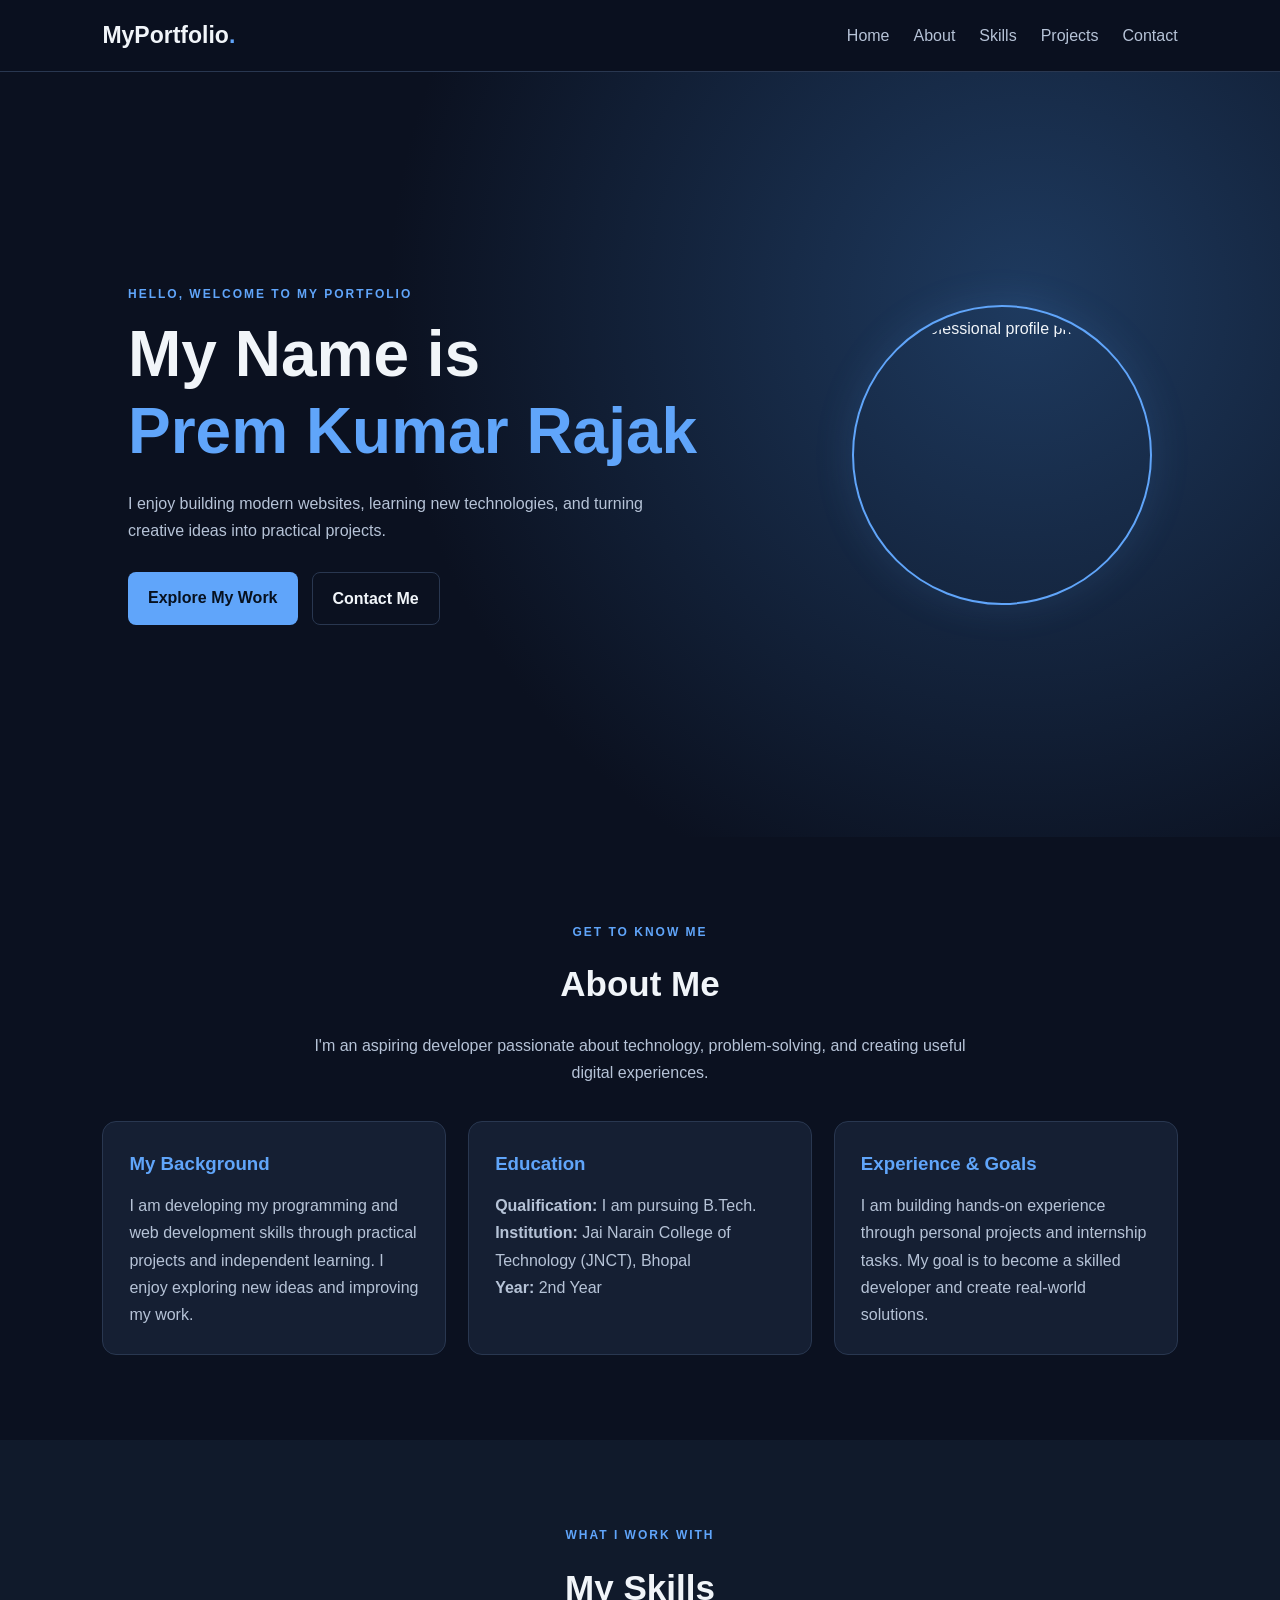
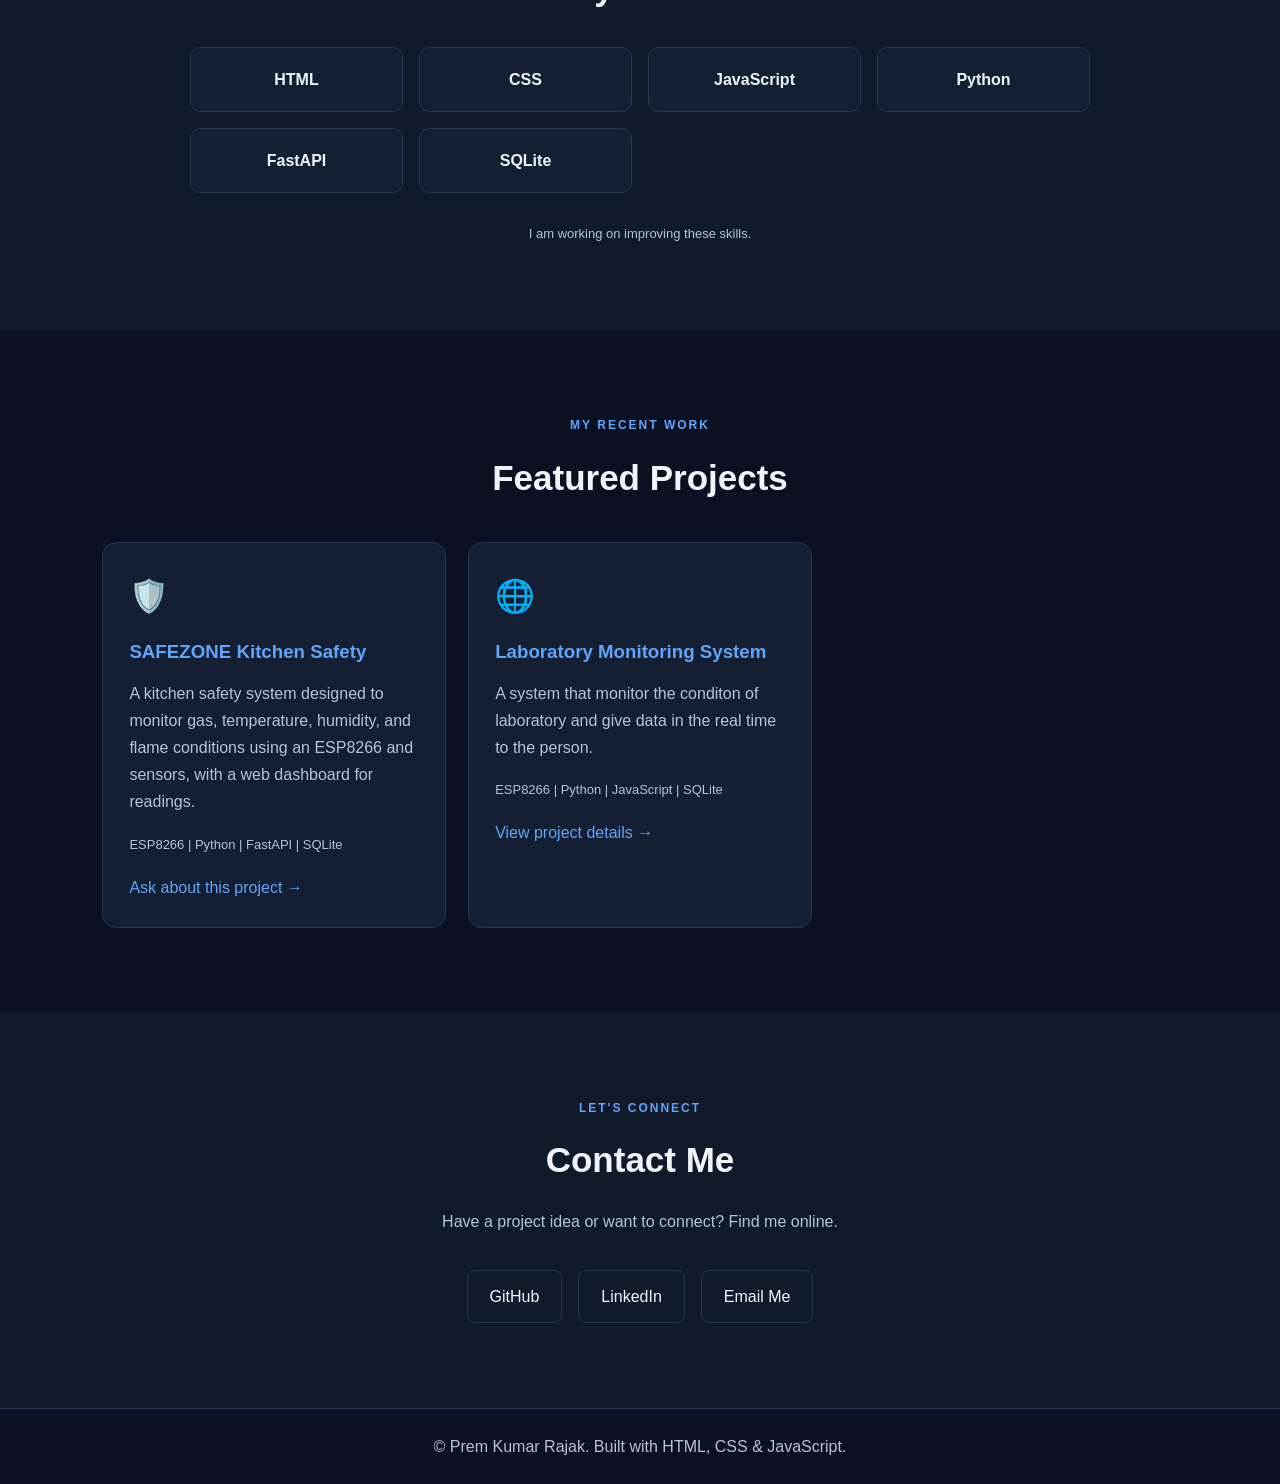
==== index.html @ 0e0badbd "Update and rename task4.html to index.html" ====
<!DOCTYPE html>
<html lang="en">
<head>
  <meta charset="UTF-8">
  <meta name="viewport" content="width=device-width, initial-scale=1.0">
  <meta name="description" content="Personal portfolio of a web developer.">
  <title>My Portfolio | Web Developer</title>
  <link rel="stylesheet" href="style.css">
  <script src="script.js" defer></script>
</head>
<body>

  <header class="navbar">
    <a href="#home" class="logo">MyPortfolio<span>.</span></a>
    <button class="menu-toggle" id="menuToggle"
      aria-label="Toggle navigation" aria-expanded="false">☰</button>
    <nav id="navMenu">
      <a href="#home">Home</a>
      <a href="#about">About</a>
      <a href="#skills">Skills</a>
      <a href="#projects">Projects</a>
      <a href="#contact">Contact</a>
    </nav>
  </header>

  <main>
    <section id="home" class="hero">
      <div class="hero-text">
        <p class="tag">HELLO, WELCOME TO MY PORTFOLIO</p>
        <h1>My Name is  <br><span>Prem Kumar Rajak</span></br></h1>
      
        <p>
          I enjoy building modern websites, learning new technologies,
          and turning creative ideas into practical projects.
        </p>
        <div class="buttons">
          <a class="btn" href="#projects">Explore My Work</a>
          <a class="btn secondary" href="#contact">Contact Me</a>
        </div>
      </div>

      <div class="profile-wrap">
        <img
          src="https://placehold.co/400x400/172554/ffffff?text=Your+Photo"
          alt="Your professional profile photo"
          class="profile-photo">
      </div>
    </section>

    <section id="about" class="section">
      <p class="tag">GET TO KNOW ME</p>
      <h2>About Me</h2>
      <p class="section-intro">
        I'm an aspiring developer passionate about technology,
        problem-solving, and creating useful digital experiences.
      </p>

      <div class="about-grid">
        <article class="card">
          <h3>My Background</h3>
          <p>
            I am developing my programming and web development skills
            through practical projects and independent learning.
            I enjoy exploring new ideas and improving my work.
          </p>
        </article>

        <article class="card">
          <h3>Education</h3>
          <p>
            <strong>Qualification:</strong> I am pursuing B.Tech.<br>
            <strong>Institution:</strong> Jai Narain College of Technology (JNCT), Bhopal <br>
            <strong>Year:</strong> 2nd Year 
          </p>
        </article>

        <article class="card">
          <h3>Experience & Goals</h3>
          <p>
            I am building hands-on experience through personal projects
            and internship tasks. My goal is to become a skilled
            developer and create real-world solutions.
          </p>
        </article>
      </div>
    </section>

    <section id="skills" class="section alternate">
      <p class="tag">WHAT I WORK WITH</p>
      <h2>My Skills</h2>
      <div class="skills-grid">
        <div class="skill">HTML</div>
        <div class="skill">CSS</div>
        <div class="skill">JavaScript</div>
        <div class="skill">Python</div>
        <div class="skill">FastAPI</div>
        <div class="skill">SQLite</div>

      </div>
      <p class="note">I am working on improving these skills.</p>
    </section>

    <section id="projects" class="section">
      <p class="tag">MY RECENT WORK</p>
      <h2>Featured Projects</h2>

      <div class="project-grid">
        <article class="card project-card">
          <div class="project-icon">🛡️</div>
          <h3>SAFEZONE Kitchen Safety</h3>
          <p>
            A kitchen safety system designed to monitor gas, temperature,
            humidity, and flame conditions using an ESP8266 and sensors,
            with a web dashboard for readings.
          </p>
          <p class="tech">ESP8266 | Python | FastAPI | SQLite</p>
          <a href="#contact" class="project-link">Ask about this project →</a>
        </article>

        <article class="card project-card">
          <div class="project-icon">🌐</div>
          <h3>Laboratory Monitoring System </h3>
          <p>
            A system that monitor the conditon of laboratory and give data in the real time to the person.
          </p>
          <p class="tech">ESP8266 | Python | JavaScript | SQLite</p>
          <a href="#contact" class="project-link">View project details →</a>
        </article>

        
      </div>
    </section>

    <section id="contact" class="section alternate">
      <p class="tag">LET'S CONNECT</p>
      <h2>Contact Me</h2>
      <p class="section-intro">
        Have a project idea or want to connect? Find me online.
      </p>
      <div class="contact-links">
        <a href="https://github.com/" target="_blank"
          rel="noopener noreferrer">GitHub</a>
        <a href="https://www.linkedin.com/in/prem-kumar-rajak-/" target="_blank"
          rel="noopener noreferrer">LinkedIn</a>
        <a href="mailto:rajakprem94972@gmail.com">Email Me</a>
      </div>
    </section>
  </main>

  <footer>
    <p>© <span id="year"></span> Prem Kumar Rajak. Built with HTML, CSS & JavaScript.</p>
  </footer>

</body>
</html>
---- style.css ----
:root {
  --bg: #0b1120;
  --panel: #151f33;
  --text: #f1f5f9;
  --muted: #b6c3d7;
  --accent: #60a5fa;
  --border: #293750;
}

* {
  margin: 0;
  padding: 0;
  box-sizing: border-box;
}

html {
  scroll-behavior: smooth;
  scroll-padding-top: 85px;
}

body {
  font-family: Arial, sans-serif;
  background: var(--bg);
  color: var(--text);
  line-height: 1.7;
}

a {
  color: inherit;
  text-decoration: none;
}

.navbar {
  position: sticky;
  top: 0;
  z-index: 100;
  display: flex;
  align-items: center;
  justify-content: space-between;
  padding: 16px 8%;
  background: #0b1120ee;
  backdrop-filter: blur(12px);
  border-bottom: 1px solid var(--border);
}

.logo {
  font-size: 23px;
  font-weight: bold;
}

.logo span,
.hero h1 span {
  color: var(--accent);
}

.navbar nav {
  display: flex;
  gap: 24px;
}

.navbar nav a {
  color: var(--muted);
  transition: color 0.25s;
}

.navbar nav a:hover {
  color: var(--accent);
}

.menu-toggle {
  display: none;
  background: none;
  border: 0;
  color: white;
  font-size: 26px;
  cursor: pointer;
}

.hero {
  min-height: 85vh;
  padding: 90px 10%;
  display: flex;
  align-items: center;
  justify-content: space-between;
  gap: 50px;
  background: radial-gradient(
    circle at 80% 30%, #1e3a5f 0, #0b1120 55%
  );
}

.hero-text {
  max-width: 600px;
}

.tag {
  color: var(--accent);
  font-size: 12px;
  font-weight: bold;
  letter-spacing: 2px;
  margin-bottom: 12px;
}

.hero h1 {
  font-size: clamp(38px, 5vw, 65px);
  line-height: 1.2;
}

.hero h2 {
  color: var(--muted);
  font-size: 24px;
  margin: 12px 0;
}

.hero-text > p:not(.tag) {
  color: var(--muted);
  max-width: 540px;
  margin: 20px 0;
}

.buttons {
  display: flex;
  flex-wrap: wrap;
  gap: 14px;
  margin-top: 28px;
}

.btn {
  padding: 12px 20px;
  border-radius: 8px;
  background: var(--accent);
  color: #07111f;
  font-weight: bold;
  transition: transform 0.2s, background 0.2s;
}

.btn:hover {
  transform: translateY(-3px);
  background: #93c5fd;
}

.btn.secondary {
  background: transparent;
  color: var(--text);
  border: 1px solid var(--border);
}

.profile-wrap {
  flex-shrink: 0;
  padding: 8px;
  border: 2px solid var(--accent);
  border-radius: 50%;
  box-shadow: 0 0 40px #60a5fa22;
}

.profile-photo {
  display: block;
  width: 280px;
  height: 280px;
  border-radius: 50%;
  object-fit: cover;
}

.section {
  padding: 85px 8%;
  text-align: center;
}

.section h2 {
  font-size: 35px;
  margin-bottom: 18px;
}

.section-intro {
  color: var(--muted);
  max-width: 680px;
  margin: 0 auto 35px;
}

.alternate {
  background: #101a2b;
}

.about-grid,
.project-grid {
  display: grid;
  grid-template-columns: repeat(3, minmax(0, 1fr));
  gap: 22px;
  margin-top: 35px;
  text-align: left;
}

.card {
  background: var(--panel);
  border: 1px solid var(--border);
  border-radius: 14px;
  padding: 26px;
  transition: transform 0.25s, border-color 0.25s;
}

.card:hover {
  transform: translateY(-5px);
  border-color: var(--accent);
}

.card h3 {
  margin-bottom: 12px;
  color: var(--accent);
}

.card p {
  color: var(--muted);
}

.skills-grid {
  display: grid;
  grid-template-columns: repeat(4, minmax(0, 1fr));
  gap: 16px;
  margin: 30px auto;
  max-width: 900px;
}

.skill {
  padding: 18px 10px;
  border: 1px solid var(--border);
  background: var(--panel);
  border-radius: 10px;
  font-weight: bold;
  transition: 0.2s;
}

.skill:hover {
  background: var(--accent);
  color: #07111f;
}

.note {
  color: var(--muted);
  font-size: 13px;
}

.project-icon {
  font-size: 32px;
  margin-bottom: 12px;
}

.tech {
  font-size: 13px;
  margin-top: 18px;
}

.project-link {
  display: inline-block;
  margin-top: 18px;
  color: var(--accent);
}

.contact-links {
  display: flex;
  flex-wrap: wrap;
  justify-content: center;
  gap: 16px;
}

.contact-links a {
  padding: 12px 22px;
  border: 1px solid var(--border);
  border-radius: 8px;
  transition: 0.2s;
}

.contact-links a:hover {
  background: var(--accent);
  color: #07111f;
}

footer {
  padding: 24px;
  text-align: center;
  color: var(--muted);
  border-top: 1px solid var(--border);
}

@media (max-width: 850px) {
  .hero {
    flex-direction: column-reverse;
    text-align: center;
    padding: 65px 7%;
  }

  .buttons {
    justify-content: center;
  }

  .profile-photo {
    width: 210px;
    height: 210px;
  }

  .about-grid,
  .project-grid {
    grid-template-columns: 1fr;
  }

  .skills-grid {
    grid-template-columns: repeat(2, minmax(0, 1fr));
  }

  .navbar {
    padding: 14px 5%;
  }

  .navbar nav {
    gap: 12px;
  }
}

@media (max-width: 560px) {
  .menu-toggle {
    display: block;
  }

  .navbar {
    flex-wrap: wrap;
  }

  .navbar nav {
    display: none;
    width: 100%;
    flex-direction: column;
    gap: 0;
  }

  .navbar nav.open {
    display: flex;
  }

  .navbar nav a {
    display: block;
    padding: 10px 0;
  }

  .section {
    padding: 65px 6%;
  }
}
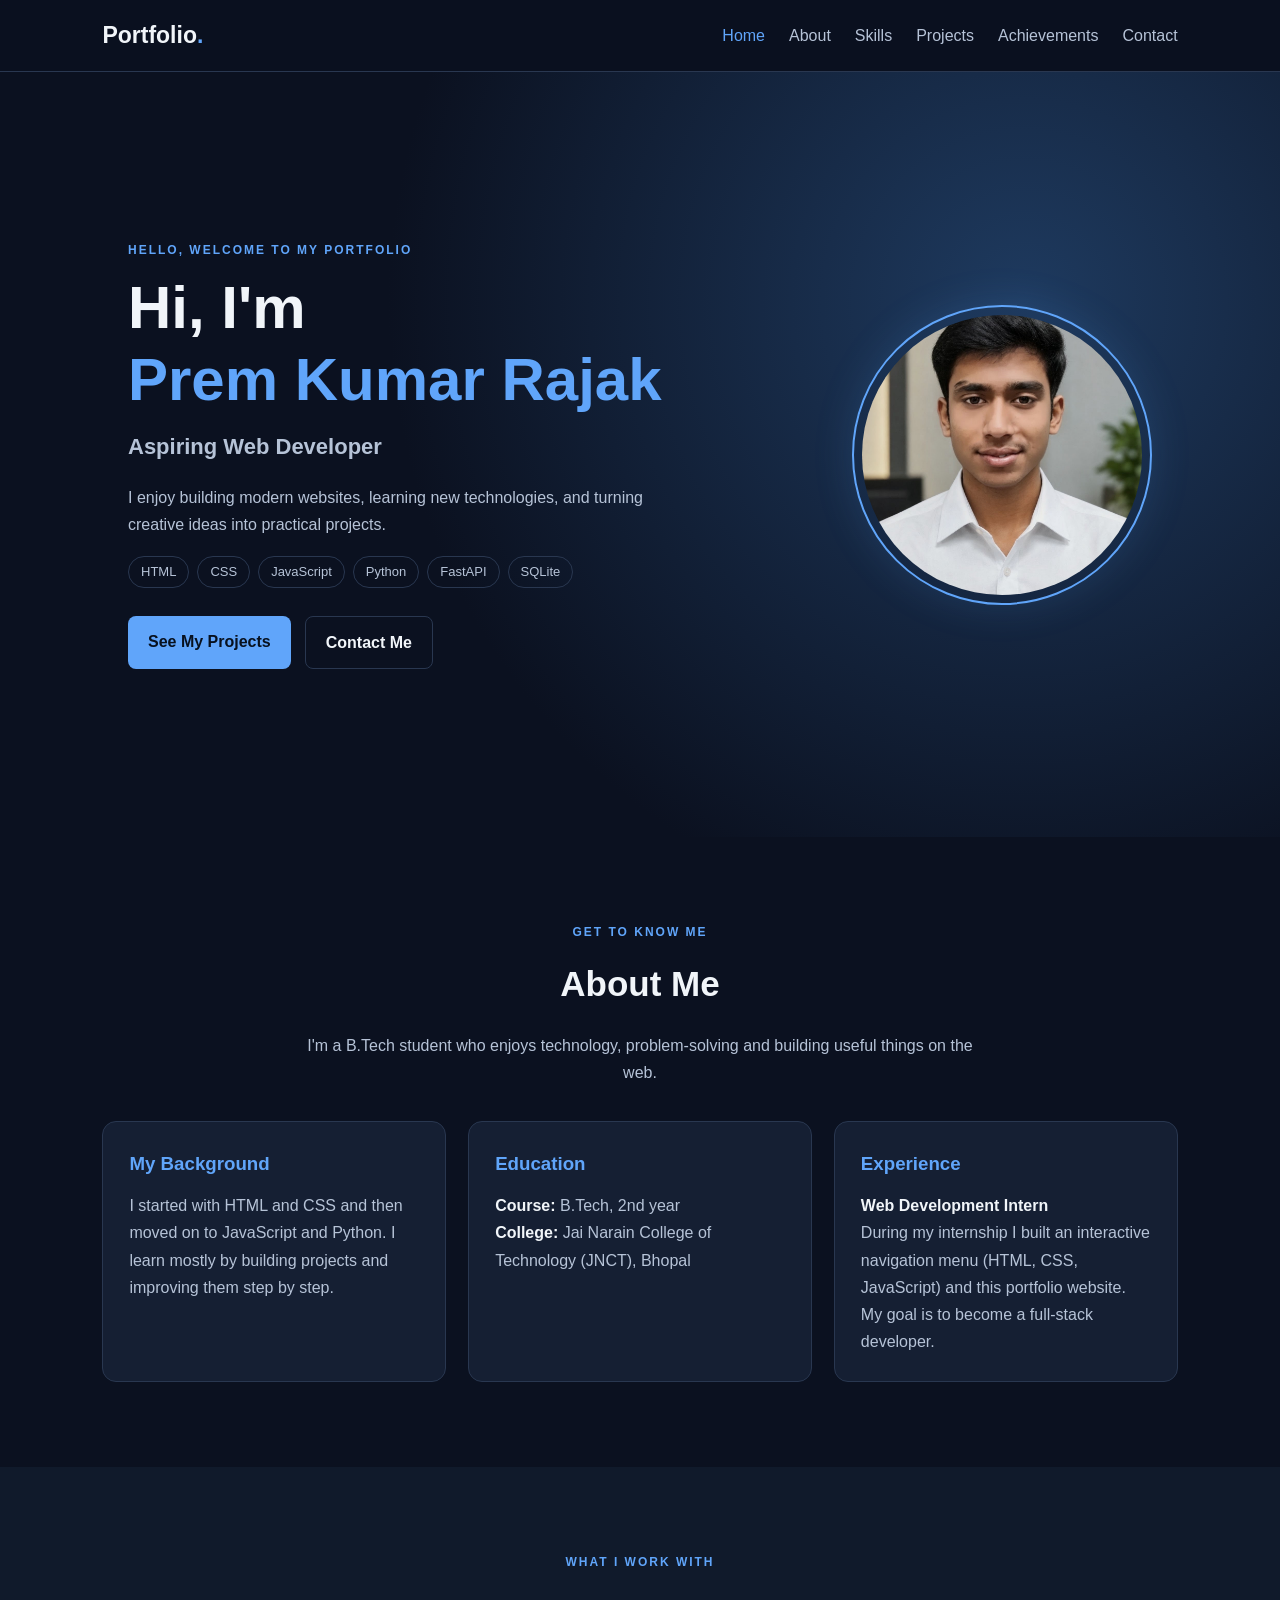
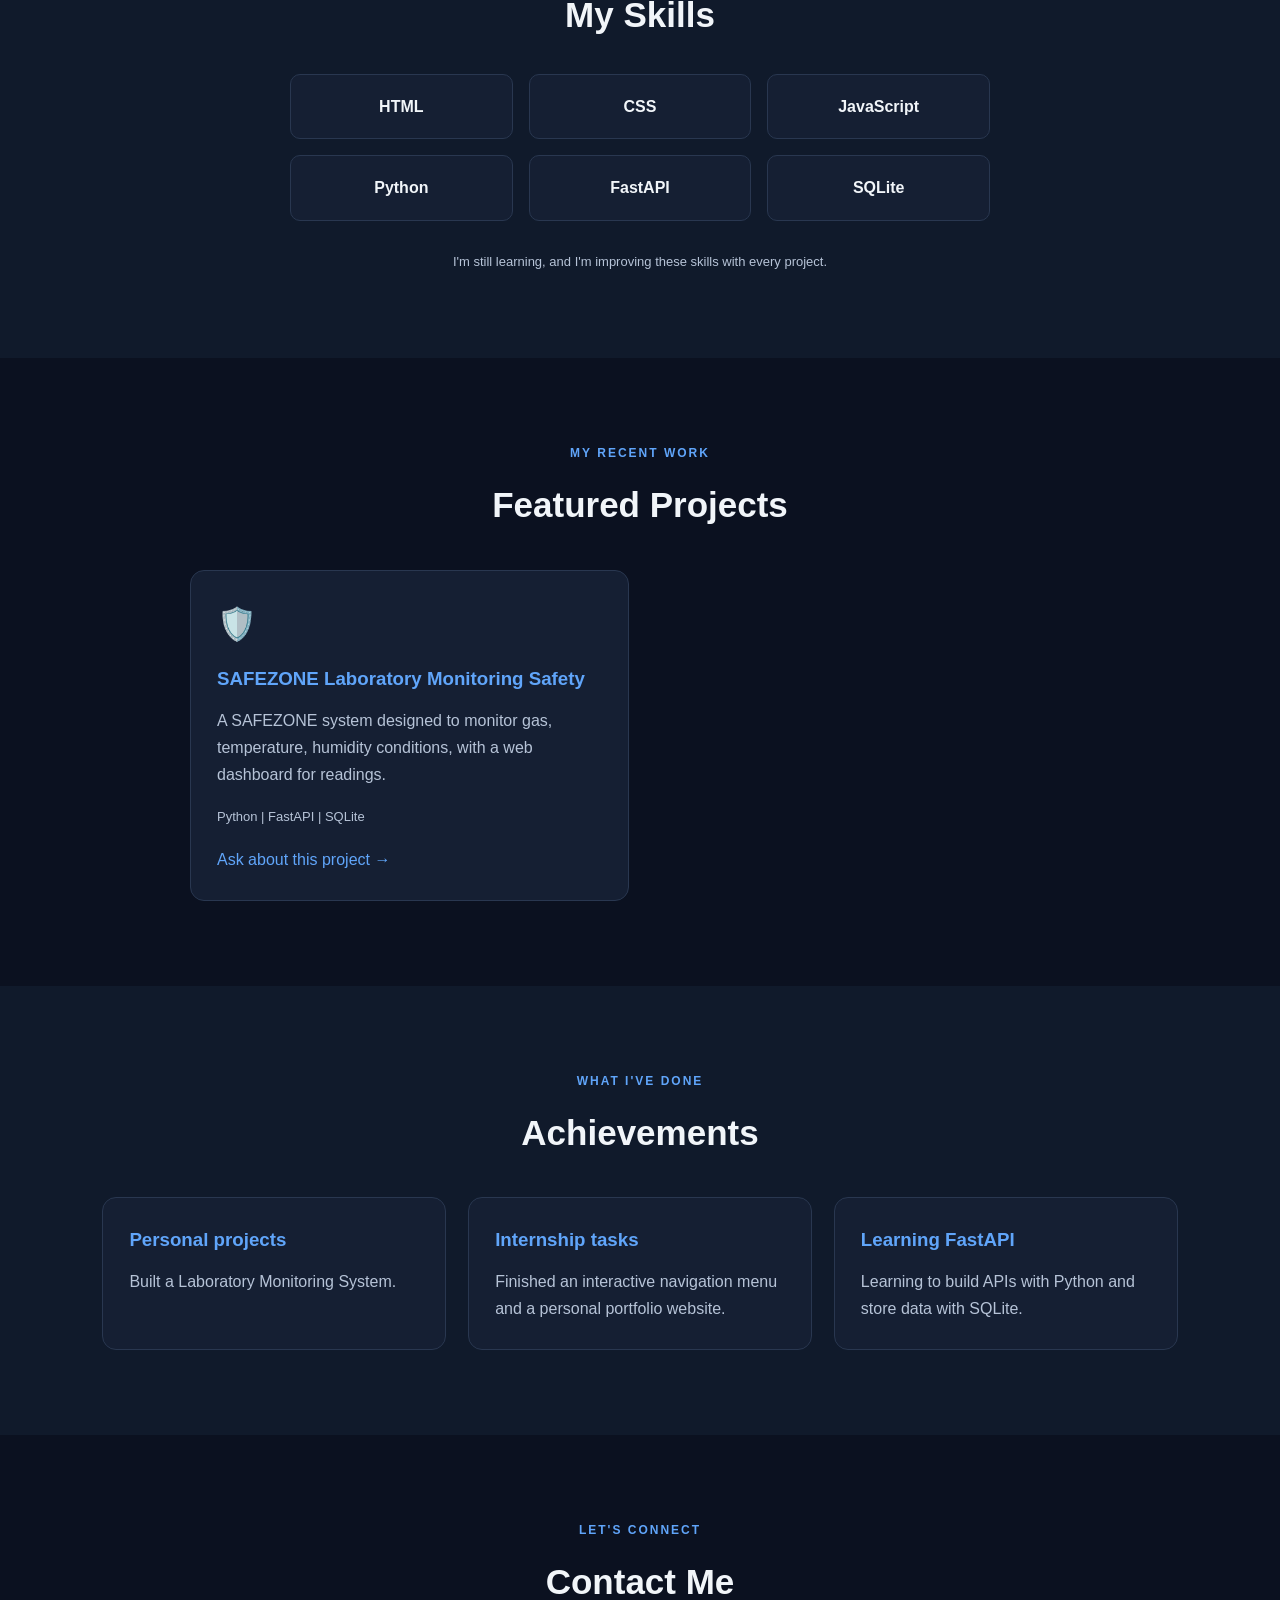
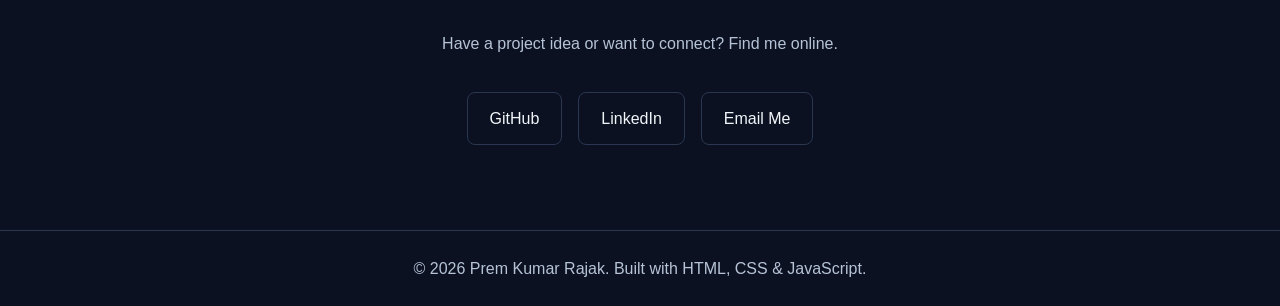
==== commit 58c268e8: "Update stylesheet and script file references" ====
--- a/index.html
+++ b/index.html
@@ -1,156 +1,168 @@
-
-<!DOCTYPE html>
-<html lang="en">
-<head>
-  <meta charset="UTF-8">
-  <meta name="viewport" content="width=device-width, initial-scale=1.0">
-  <meta name="description" content="Personal portfolio of a web developer.">
-  <title>My Portfolio | Web Developer</title>
-  <link rel="stylesheet" href="style.css">
-  <script src="script.js" defer></script>
-</head>
-<body>
-
-  <header class="navbar">
-    <a href="#home" class="logo">MyPortfolio<span>.</span></a>
-    <button class="menu-toggle" id="menuToggle"
-      aria-label="Toggle navigation" aria-expanded="false">☰</button>
-    <nav id="navMenu">
-      <a href="#home">Home</a>
-      <a href="#about">About</a>
-      <a href="#skills">Skills</a>
-      <a href="#projects">Projects</a>
-      <a href="#contact">Contact</a>
-    </nav>
-  </header>
-
-  <main>
-    <section id="home" class="hero">
-      <div class="hero-text">
-        <p class="tag">HELLO, WELCOME TO MY PORTFOLIO</p>
-        <h1>My Name is  <br><span>Prem Kumar Rajak</span></br></h1>
-      
-        <p>
-          I enjoy building modern websites, learning new technologies,
-          and turning creative ideas into practical projects.
-        </p>
-        <div class="buttons">
-          <a class="btn" href="#projects">Explore My Work</a>
-          <a class="btn secondary" href="#contact">Contact Me</a>
-        </div>
-      </div>
-
-      <div class="profile-wrap">
-        <img
-          src="https://placehold.co/400x400/172554/ffffff?text=Your+Photo"
-          alt="Your professional profile photo"
-          class="profile-photo">
-      </div>
-    </section>
-
-    <section id="about" class="section">
-      <p class="tag">GET TO KNOW ME</p>
-      <h2>About Me</h2>
-      <p class="section-intro">
-        I'm an aspiring developer passionate about technology,
-        problem-solving, and creating useful digital experiences.
-      </p>
-
-      <div class="about-grid">
-        <article class="card">
-          <h3>My Background</h3>
-          <p>
-            I am developing my programming and web development skills
-            through practical projects and independent learning.
-            I enjoy exploring new ideas and improving my work.
-          </p>
-        </article>
-
-        <article class="card">
-          <h3>Education</h3>
-          <p>
-            <strong>Qualification:</strong> I am pursuing B.Tech.<br>
-            <strong>Institution:</strong> Jai Narain College of Technology (JNCT), Bhopal <br>
-            <strong>Year:</strong> 2nd Year 
-          </p>
-        </article>
-
-        <article class="card">
-          <h3>Experience & Goals</h3>
-          <p>
-            I am building hands-on experience through personal projects
-            and internship tasks. My goal is to become a skilled
-            developer and create real-world solutions.
-          </p>
-        </article>
-      </div>
-    </section>
-
-    <section id="skills" class="section alternate">
-      <p class="tag">WHAT I WORK WITH</p>
-      <h2>My Skills</h2>
-      <div class="skills-grid">
-        <div class="skill">HTML</div>
-        <div class="skill">CSS</div>
-        <div class="skill">JavaScript</div>
-        <div class="skill">Python</div>
-        <div class="skill">FastAPI</div>
-        <div class="skill">SQLite</div>
-
-      </div>
-      <p class="note">I am working on improving these skills.</p>
-    </section>
-
-    <section id="projects" class="section">
-      <p class="tag">MY RECENT WORK</p>
-      <h2>Featured Projects</h2>
-
-      <div class="project-grid">
-        <article class="card project-card">
-          <div class="project-icon">🛡️</div>
-          <h3>SAFEZONE Kitchen Safety</h3>
-          <p>
-            A kitchen safety system designed to monitor gas, temperature,
-            humidity, and flame conditions using an ESP8266 and sensors,
-            with a web dashboard for readings.
-          </p>
-          <p class="tech">ESP8266 | Python | FastAPI | SQLite</p>
-          <a href="#contact" class="project-link">Ask about this project →</a>
-        </article>
-
-        <article class="card project-card">
-          <div class="project-icon">🌐</div>
-          <h3>Laboratory Monitoring System </h3>
-          <p>
-            A system that monitor the conditon of laboratory and give data in the real time to the person.
-          </p>
-          <p class="tech">ESP8266 | Python | JavaScript | SQLite</p>
-          <a href="#contact" class="project-link">View project details →</a>
-        </article>
-
-        
-      </div>
-    </section>
-
-    <section id="contact" class="section alternate">
-      <p class="tag">LET'S CONNECT</p>
-      <h2>Contact Me</h2>
-      <p class="section-intro">
-        Have a project idea or want to connect? Find me online.
-      </p>
-      <div class="contact-links">
-        <a href="https://github.com/" target="_blank"
-          rel="noopener noreferrer">GitHub</a>
-        <a href="https://www.linkedin.com/in/prem-kumar-rajak-/" target="_blank"
-          rel="noopener noreferrer">LinkedIn</a>
-        <a href="mailto:rajakprem94972@gmail.com">Email Me</a>
-      </div>
-    </section>
-  </main>
-
-  <footer>
-    <p>© <span id="year"></span> Prem Kumar Rajak. Built with HTML, CSS & JavaScript.</p>
-  </footer>
-
-</body>
-</html>
+<!DOCTYPE html>
+<html lang="en">
+<head>
+  <meta charset="UTF-8">
+  <meta name="viewport" content="width=device-width, initial-scale=1.0">
+  <meta name="description" content="Personal portfolio of Prem Kumar Rajak, an aspiring web developer.">
+  <title>Prem Kumar Rajak | Web Developer Portfolio</title>
+  <link rel="stylesheet" href="style.css">
+  <script src="script.js" defer></script>
+</head>
+<body>
+
+  <header class="navbar">
+    <a href="#home" class="logo">Portfolio<span>.</span></a>
+    <button class="menu-toggle" id="menuToggle"
+      aria-label="Toggle navigation" aria-expanded="false">☰</button>
+    <nav id="navMenu">
+      <a href="#home">Home</a>
+      <a href="#about">About</a>
+      <a href="#skills">Skills</a>
+      <a href="#projects">Projects</a>
+      <a href="#achievements">Achievements</a>
+      <a href="#contact">Contact</a>
+    </nav>
+  </header>
+
+  <main>
+    <section id="home" class="hero">
+      <div class="hero-text">
+        <p class="tag">HELLO, WELCOME TO MY PORTFOLIO</p>
+        <h1>Hi, I'm <br><span>Prem Kumar Rajak</span></h1>
+        <h2>Aspiring Web Developer</h2>
+        <p>
+          I enjoy building modern websites, learning new technologies,
+          and turning creative ideas into practical projects.
+        </p>
+        <ul class="chips">
+          <li>HTML</li>
+          <li>CSS</li>
+          <li>JavaScript</li>
+          <li>Python</li>
+          <li>FastAPI</li>
+          <li>SQLite</li>
+        </ul>
+        <div class="buttons">
+          <a class="btn" href="#projects">See My Projects</a>
+          <a class="btn secondary" href="#contact">Contact Me</a>
+        </div>
+      </div>
+
+      <div class="profile-wrap">
+        <img
+          src="portfolio.jpeg"
+          alt="Prem Kumar Rajak"
+          class="profile-photo">
+      </div>
+    </section>
+
+    <section id="about" class="section">
+      <p class="tag">GET TO KNOW ME</p>
+      <h2>About Me</h2>
+      <p class="section-intro">
+        I'm a B.Tech student who enjoys technology, problem-solving and
+        building useful things on the web.
+      </p>
+
+      <div class="about-grid">
+        <article class="card">
+          <h3>My Background</h3>
+          <p>
+            I started with HTML and CSS and then moved on to JavaScript
+            and Python. I learn mostly by building projects and improving
+            them step by step.
+          </p>
+        </article>
+
+        <article class="card">
+          <h3>Education</h3>
+          <p>
+            <strong>Course:</strong> B.Tech, 2nd year<br>
+            <strong>College:</strong> Jai Narain College of Technology (JNCT), Bhopal 
+          </p>
+        </article>
+
+        <article class="card">
+          <h3>Experience</h3>
+          <p>
+            <strong>Web Development Intern</strong><br>
+            During my internship I built an interactive navigation menu
+            (HTML, CSS, JavaScript) and this portfolio website. My goal is to
+            become a full-stack developer.
+          </p>
+        </article>
+      </div>
+    </section>
+
+    <section id="skills" class="section alternate">
+      <p class="tag">WHAT I WORK WITH</p>
+      <h2>My Skills</h2>
+      <div class="skills-grid">
+        <div class="skill">HTML</div>
+        <div class="skill">CSS</div>
+        <div class="skill">JavaScript</div>
+        <div class="skill">Python</div>
+        <div class="skill">FastAPI</div>
+        <div class="skill">SQLite</div>
+      </div>
+      <p class="note">I'm still learning, and I'm improving these skills with every project.</p>
+    </section>
+
+    <section id="projects" class="section">
+      <p class="tag">MY RECENT WORK</p>
+      <h2>Featured Projects</h2>
+
+      <div class="project-grid">
+        <article class="card">
+          <div class="project-icon">🛡️</div>
+          <h3>SAFEZONE Laboratory Monitoring Safety</h3>
+          <p>
+            A SAFEZONE system designed to monitor gas, temperature,
+            humidity conditions, with a web dashboard for readings.
+          </p>
+          <p class="tech">Python | FastAPI | SQLite</p>
+          <a href="#contact" class="project-link">Ask about this project →</a>
+        </article>
+      </div>
+    </section>
+
+    <section id="achievements" class="section alternate">
+      <p class="tag">WHAT I'VE DONE</p>
+      <h2>Achievements</h2>
+      <div class="about-grid">
+        <article class="card">
+          <h3>Personal projects</h3>
+          <p>Built a Laboratory Monitoring System.</p>
+        </article>
+        <article class="card">
+          <h3>Internship tasks</h3>
+          <p>Finished an interactive navigation menu and a personal portfolio website.</p>
+        </article>
+        <article class="card">
+          <h3>Learning FastAPI</h3>
+          <p>Learning to build APIs with Python and store data with SQLite.</p>
+        </article>
+      </div>
+    </section>
+    <section id="contact" class="section">
+      <p class="tag">LET'S CONNECT</p>
+      <h2>Contact Me</h2>
+      <p class="section-intro">
+        Have a project idea or want to connect? Find me online.
+      </p>
+      <div class="contact-links">
+        <a href="https://github.com/" target="_blank"
+          rel="noopener noreferrer">GitHub</a>
+        <a href="https://www.linkedin.com/in/prem-kumar-rajak-/" target="_blank"
+          rel="noopener noreferrer">LinkedIn</a>
+        <a href="mailto:rajakprem94972@gmail.com">Email Me</a>
+      </div>
+    </section>
+  </main>
+
+  <footer>
+    <p>© <span id="year"></span> Prem Kumar Rajak. Built with HTML, CSS &amp; JavaScript.</p>
+  </footer>
+
+</body>
+</html>
--- a/style.css
+++ b/style.css
@@ -1,346 +1,406 @@
-
-:root {
-  --bg: #0b1120;
-  --panel: #151f33;
-  --text: #f1f5f9;
-  --muted: #b6c3d7;
-  --accent: #60a5fa;
-  --border: #293750;
-}
-
-* {
-  margin: 0;
-  padding: 0;
-  box-sizing: border-box;
-}
-
-html {
-  scroll-behavior: smooth;
-  scroll-padding-top: 85px;
-}
-
-body {
-  font-family: Arial, sans-serif;
-  background: var(--bg);
-  color: var(--text);
-  line-height: 1.7;
-}
-
-a {
-  color: inherit;
-  text-decoration: none;
-}
-
-.navbar {
-  position: sticky;
-  top: 0;
-  z-index: 100;
-  display: flex;
-  align-items: center;
-  justify-content: space-between;
-  padding: 16px 8%;
-  background: #0b1120ee;
-  backdrop-filter: blur(12px);
-  border-bottom: 1px solid var(--border);
-}
-
-.logo {
-  font-size: 23px;
-  font-weight: bold;
-}
-
-.logo span,
-.hero h1 span {
-  color: var(--accent);
-}
-
-.navbar nav {
-  display: flex;
-  gap: 24px;
-}
-
-.navbar nav a {
-  color: var(--muted);
-  transition: color 0.25s;
-}
-
-.navbar nav a:hover {
-  color: var(--accent);
-}
-
-.menu-toggle {
-  display: none;
-  background: none;
-  border: 0;
-  color: white;
-  font-size: 26px;
-  cursor: pointer;
-}
-
-.hero {
-  min-height: 85vh;
-  padding: 90px 10%;
-  display: flex;
-  align-items: center;
-  justify-content: space-between;
-  gap: 50px;
-  background: radial-gradient(
-    circle at 80% 30%, #1e3a5f 0, #0b1120 55%
-  );
-}
-
-.hero-text {
-  max-width: 600px;
-}
-
-.tag {
-  color: var(--accent);
-  font-size: 12px;
-  font-weight: bold;
-  letter-spacing: 2px;
-  margin-bottom: 12px;
-}
-
-.hero h1 {
-  font-size: clamp(38px, 5vw, 65px);
-  line-height: 1.2;
-}
-
-.hero h2 {
-  color: var(--muted);
-  font-size: 24px;
-  margin: 12px 0;
-}
-
-.hero-text > p:not(.tag) {
-  color: var(--muted);
-  max-width: 540px;
-  margin: 20px 0;
-}
-
-.buttons {
-  display: flex;
-  flex-wrap: wrap;
-  gap: 14px;
-  margin-top: 28px;
-}
-
-.btn {
-  padding: 12px 20px;
-  border-radius: 8px;
-  background: var(--accent);
-  color: #07111f;
-  font-weight: bold;
-  transition: transform 0.2s, background 0.2s;
-}
-
-.btn:hover {
-  transform: translateY(-3px);
-  background: #93c5fd;
-}
-
-.btn.secondary {
-  background: transparent;
-  color: var(--text);
-  border: 1px solid var(--border);
-}
-
-.profile-wrap {
-  flex-shrink: 0;
-  padding: 8px;
-  border: 2px solid var(--accent);
-  border-radius: 50%;
-  box-shadow: 0 0 40px #60a5fa22;
-}
-
-.profile-photo {
-  display: block;
-  width: 280px;
-  height: 280px;
-  border-radius: 50%;
-  object-fit: cover;
-}
-
-.section {
-  padding: 85px 8%;
-  text-align: center;
-}
-
-.section h2 {
-  font-size: 35px;
-  margin-bottom: 18px;
-}
-
-.section-intro {
-  color: var(--muted);
-  max-width: 680px;
-  margin: 0 auto 35px;
-}
-
-.alternate {
-  background: #101a2b;
-}
-
-.about-grid,
-.project-grid {
-  display: grid;
-  grid-template-columns: repeat(3, minmax(0, 1fr));
-  gap: 22px;
-  margin-top: 35px;
-  text-align: left;
-}
-
-.card {
-  background: var(--panel);
-  border: 1px solid var(--border);
-  border-radius: 14px;
-  padding: 26px;
-  transition: transform 0.25s, border-color 0.25s;
-}
-
-.card:hover {
-  transform: translateY(-5px);
-  border-color: var(--accent);
-}
-
-.card h3 {
-  margin-bottom: 12px;
-  color: var(--accent);
-}
-
-.card p {
-  color: var(--muted);
-}
-
-.skills-grid {
-  display: grid;
-  grid-template-columns: repeat(4, minmax(0, 1fr));
-  gap: 16px;
-  margin: 30px auto;
-  max-width: 900px;
-}
-
-.skill {
-  padding: 18px 10px;
-  border: 1px solid var(--border);
-  background: var(--panel);
-  border-radius: 10px;
-  font-weight: bold;
-  transition: 0.2s;
-}
-
-.skill:hover {
-  background: var(--accent);
-  color: #07111f;
-}
-
-.note {
-  color: var(--muted);
-  font-size: 13px;
-}
-
-.project-icon {
-  font-size: 32px;
-  margin-bottom: 12px;
-}
-
-.tech {
-  font-size: 13px;
-  margin-top: 18px;
-}
-
-.project-link {
-  display: inline-block;
-  margin-top: 18px;
-  color: var(--accent);
-}
-
-.contact-links {
-  display: flex;
-  flex-wrap: wrap;
-  justify-content: center;
-  gap: 16px;
-}
-
-.contact-links a {
-  padding: 12px 22px;
-  border: 1px solid var(--border);
-  border-radius: 8px;
-  transition: 0.2s;
-}
-
-.contact-links a:hover {
-  background: var(--accent);
-  color: #07111f;
-}
-
-footer {
-  padding: 24px;
-  text-align: center;
-  color: var(--muted);
-  border-top: 1px solid var(--border);
-}
-
-@media (max-width: 850px) {
-  .hero {
-    flex-direction: column-reverse;
-    text-align: center;
-    padding: 65px 7%;
-  }
-
-  .buttons {
-    justify-content: center;
-  }
-
-  .profile-photo {
-    width: 210px;
-    height: 210px;
-  }
-
-  .about-grid,
-  .project-grid {
-    grid-template-columns: 1fr;
-  }
-
-  .skills-grid {
-    grid-template-columns: repeat(2, minmax(0, 1fr));
-  }
-
-  .navbar {
-    padding: 14px 5%;
-  }
-
-  .navbar nav {
-    gap: 12px;
-  }
-}
-
-@media (max-width: 560px) {
-  .menu-toggle {
-    display: block;
-  }
-
-  .navbar {
-    flex-wrap: wrap;
-  }
-
-  .navbar nav {
-    display: none;
-    width: 100%;
-    flex-direction: column;
-    gap: 0;
-  }
-
-  .navbar nav.open {
-    display: flex;
-  }
-
-  .navbar nav a {
-    display: block;
-    padding: 10px 0;
-  }
-
-  .section {
-    padding: 65px 6%;
-  }
-}
+/* ===== Task 4: Personal Portfolio ===== */
+
+/* All colors live here, so changing the theme is easy */
+:root {
+  --bg: #0b1120;
+  --bg-alt: #101a2b;
+  --panel: #151f33;
+  --nav-bg: rgba(11, 17, 32, 0.93);
+  --text: #f1f5f9;
+  --muted: #b6c3d7;
+  --accent: #60a5fa;
+  --accent-hover: #93c5fd;
+  --on-accent: #07111f;
+  --border: #293750;
+  --hero-glow: #1e3a5f;
+  --ring-glow: rgba(96, 165, 250, 0.15);
+}
+
+* {
+  margin: 0;
+  padding: 0;
+  box-sizing: border-box;
+}
+
+html {
+  scroll-behavior: smooth;
+  scroll-padding-top: 85px;
+}
+
+body {
+  font-family: Arial, sans-serif;
+  background: var(--bg);
+  color: var(--text);
+  line-height: 1.7;
+}
+
+a {
+  color: inherit;
+  text-decoration: none;
+}
+
+a:focus-visible,
+button:focus-visible {
+  outline: 3px solid var(--accent);
+  outline-offset: 3px;
+}
+
+.navbar {
+  position: sticky;
+  top: 0;
+  z-index: 100;
+  display: flex;
+  align-items: center;
+  justify-content: space-between;
+  padding: 16px 8%;
+  background: var(--nav-bg);
+  backdrop-filter: blur(12px);
+  border-bottom: 1px solid var(--border);
+  transition: border-color 0.3s;
+}
+
+.navbar.scrolled {
+  border-bottom-color: var(--accent);
+}
+
+.logo {
+  font-size: 23px;
+  font-weight: bold;
+}
+
+.logo span,
+.hero h1 span {
+  color: var(--accent);
+}
+
+.navbar nav {
+  display: flex;
+  gap: 24px;
+}
+
+.navbar nav a {
+  color: var(--muted);
+  transition: color 0.25s;
+}
+
+.navbar nav a:hover,
+.navbar nav a.active {
+  color: var(--accent);
+}
+
+.menu-toggle {
+  display: none;
+  background: none;
+  border: 0;
+  color: var(--text);
+  font-size: 26px;
+  cursor: pointer;
+}
+
+.hero {
+  min-height: 85vh;
+  padding: 90px 10%;
+  display: flex;
+  align-items: center;
+  justify-content: space-between;
+  gap: 50px;
+  background: radial-gradient(circle at 80% 30%, var(--hero-glow) 0, var(--bg) 55%);
+}
+
+.hero-text {
+  max-width: 600px;
+}
+
+.tag {
+  color: var(--accent);
+  font-size: 12px;
+  font-weight: bold;
+  letter-spacing: 2px;
+  margin-bottom: 12px;
+}
+
+.hero h1 {
+  font-size: clamp(36px, 5vw, 60px);
+  line-height: 1.2;
+}
+
+.hero h2 {
+  color: var(--muted);
+  font-size: 22px;
+  margin: 12px 0;
+}
+
+.hero-text > p:not(.tag) {
+  color: var(--muted);
+  max-width: 540px;
+  margin: 18px 0;
+}
+
+.chips {
+  list-style: none;
+  display: flex;
+  flex-wrap: wrap;
+  gap: 8px;
+}
+
+.chips li {
+  padding: 4px 12px;
+  font-size: 13px;
+  border: 1px solid var(--border);
+  border-radius: 20px;
+  color: var(--muted);
+}
+
+.buttons {
+  display: flex;
+  flex-wrap: wrap;
+  gap: 14px;
+  margin-top: 28px;
+}
+
+.btn {
+  padding: 12px 20px;
+  border-radius: 8px;
+  background: var(--accent);
+  color: var(--on-accent);
+  font-weight: bold;
+  transition: transform 0.2s, background 0.2s;
+}
+
+.btn:hover {
+  transform: translateY(-3px);
+  background: var(--accent-hover);
+}
+
+.btn.secondary {
+  background: transparent;
+  color: var(--text);
+  border: 1px solid var(--border);
+}
+
+.btn.secondary:hover {
+  background: transparent;
+  border-color: var(--accent);
+}
+
+.profile-wrap {
+  flex-shrink: 0;
+  padding: 8px;
+  border: 2px solid var(--accent);
+  border-radius: 50%;
+  box-shadow: 0 0 40px var(--ring-glow);
+}
+
+.profile-photo {
+  display: block;
+  width: 280px;
+  height: 280px;
+  border-radius: 50%;
+  object-fit: cover;
+}
+
+.section {
+  padding: 85px 8%;
+  text-align: center;
+}
+
+.section h2 {
+  font-size: 35px;
+  margin-bottom: 18px;
+}
+
+.section-intro {
+  color: var(--muted);
+  max-width: 680px;
+  margin: 0 auto 35px;
+}
+
+.alternate {
+  background: var(--bg-alt);
+}
+
+.about-grid,
+.project-grid {
+  display: grid;
+  grid-template-columns: repeat(3, minmax(0, 1fr));
+  gap: 22px;
+  margin-top: 35px;
+  text-align: left;
+}
+
+.project-grid {
+  grid-template-columns: repeat(2, minmax(0, 1fr));
+  max-width: 900px;
+  margin-left: auto;
+  margin-right: auto;
+}
+
+.card {
+  background: var(--panel);
+  border: 1px solid var(--border);
+  border-radius: 14px;
+  padding: 26px;
+  transition: transform 0.25s, border-color 0.25s;
+}
+
+.card:hover {
+  transform: translateY(-5px);
+  border-color: var(--accent);
+}
+
+.card h3 {
+  margin-bottom: 12px;
+  color: var(--accent);
+}
+
+.card p {
+  color: var(--muted);
+}
+
+.card strong {
+  color: var(--text);
+}
+
+.skills-grid {
+  display: grid;
+  grid-template-columns: repeat(3, minmax(0, 1fr));
+  gap: 16px;
+  margin: 30px auto;
+  max-width: 700px;
+}
+
+.skill {
+  padding: 18px 10px;
+  border: 1px solid var(--border);
+  background: var(--panel);
+  border-radius: 10px;
+  font-weight: bold;
+  transition: background 0.2s, color 0.2s;
+}
+
+.skill:hover {
+  background: var(--accent);
+  color: var(--on-accent);
+}
+
+.note {
+  color: var(--muted);
+  font-size: 13px;
+}
+
+.project-icon {
+  font-size: 32px;
+  margin-bottom: 12px;
+}
+
+.tech {
+  font-size: 13px;
+  margin-top: 18px;
+}
+
+.project-link {
+  display: inline-block;
+  margin-top: 18px;
+  color: var(--accent);
+}
+
+.contact-links {
+  display: flex;
+  flex-wrap: wrap;
+  justify-content: center;
+  gap: 16px;
+}
+
+.contact-links a {
+  padding: 12px 22px;
+  border: 1px solid var(--border);
+  border-radius: 8px;
+  transition: background 0.2s, color 0.2s;
+}
+
+.contact-links a:hover {
+  background: var(--accent);
+  color: var(--on-accent);
+}
+
+footer {
+  padding: 24px;
+  text-align: center;
+  color: var(--muted);
+  border-top: 1px solid var(--border);
+}
+
+@media (max-width: 850px) {
+  .hero {
+    flex-direction: column-reverse;
+    text-align: center;
+    padding: 65px 7%;
+  }
+
+  .chips,
+  .buttons {
+    justify-content: center;
+  }
+
+  .profile-photo {
+    width: 210px;
+    height: 210px;
+  }
+
+  .about-grid,
+  .project-grid {
+    grid-template-columns: 1fr;
+  }
+
+  .skills-grid {
+    grid-template-columns: repeat(2, minmax(0, 1fr));
+  }
+
+  .navbar {
+    padding: 14px 5%;
+  }
+
+  .navbar nav {
+    gap: 12px;
+  }
+}
+
+@media (max-width: 560px) {
+  .menu-toggle {
+    display: block;
+  }
+
+  .navbar {
+    flex-wrap: wrap;
+  }
+
+  .navbar nav {
+    display: none;
+    width: 100%;
+    flex-direction: column;
+    gap: 0;
+  }
+
+  .navbar nav.open {
+    display: flex;
+  }
+
+  .navbar nav a {
+    display: block;
+    padding: 10px 0;
+  }
+
+  .section {
+    padding: 65px 6%;
+  }
+}
+
+@media (prefers-reduced-motion: reduce) {
+  html {
+    scroll-behavior: auto;
+  }
+
+  * {
+    transition-duration: 0.01ms !important;
+  }
+}
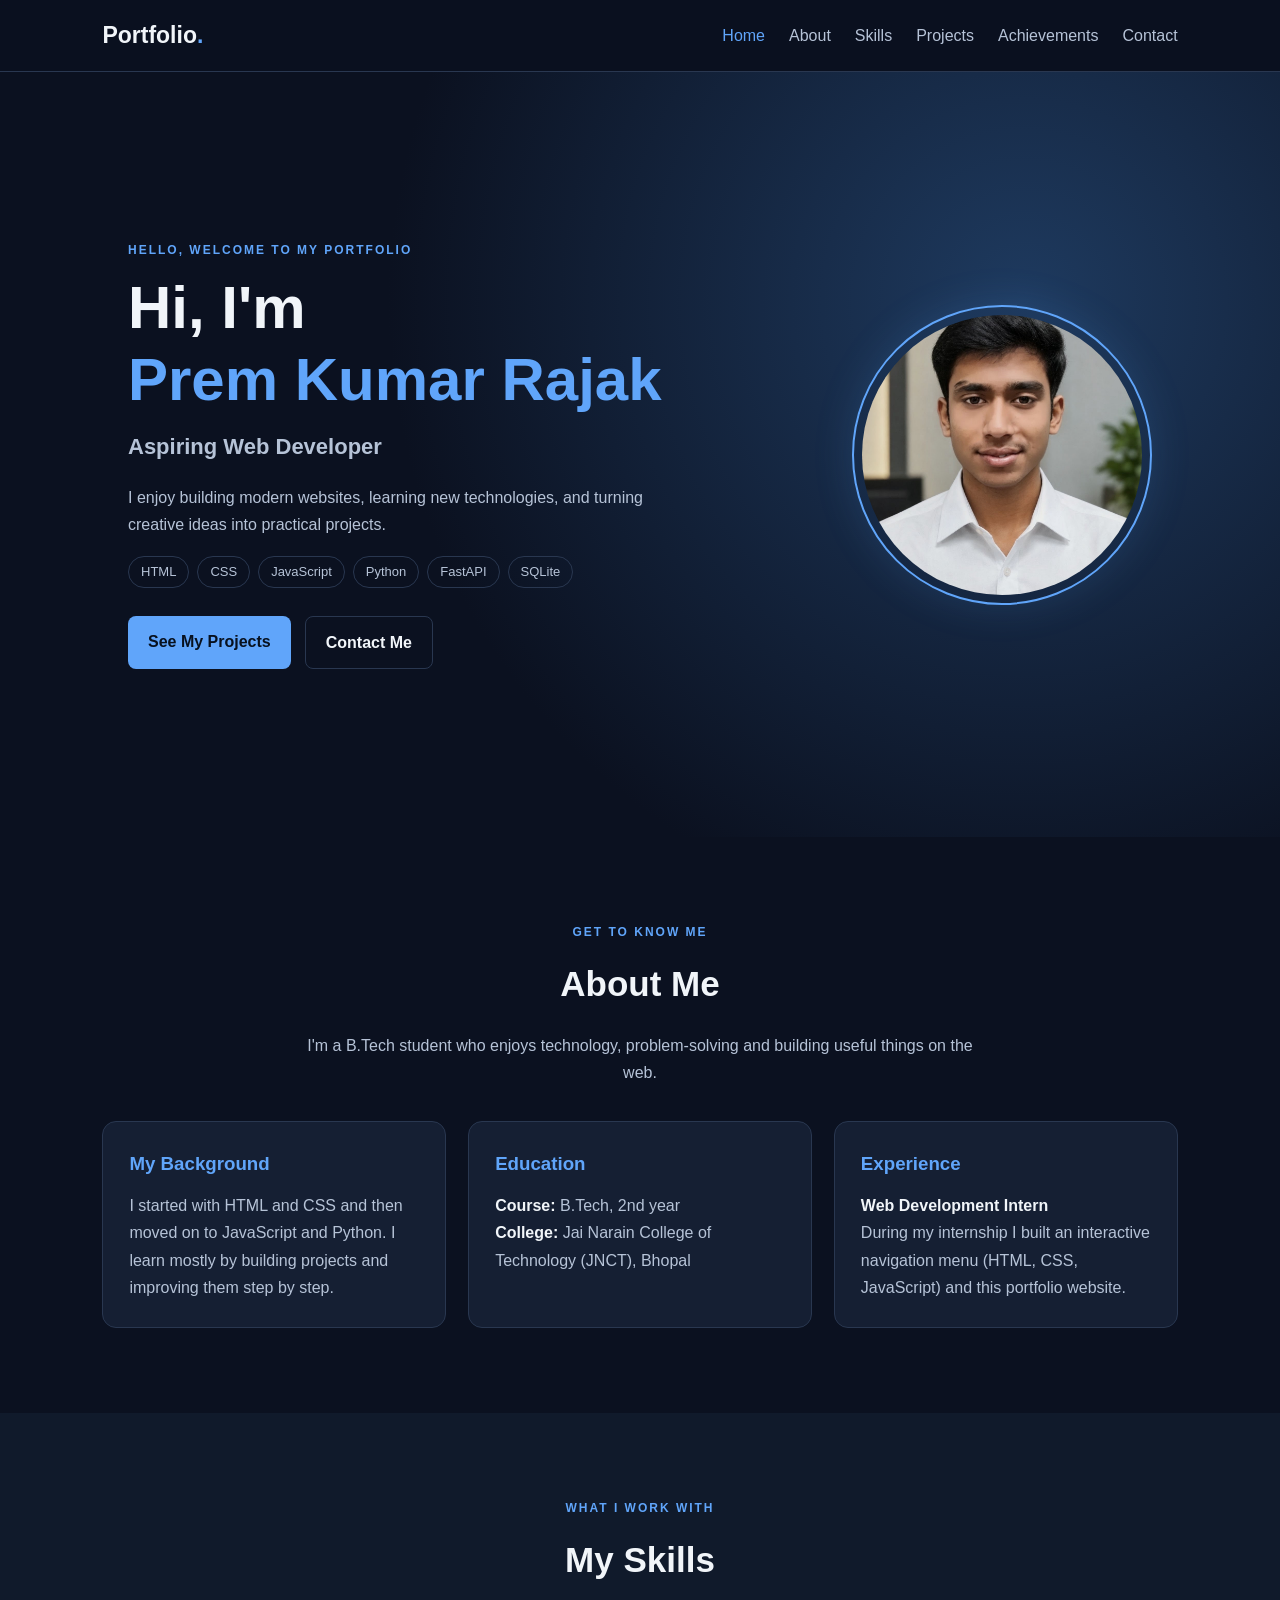
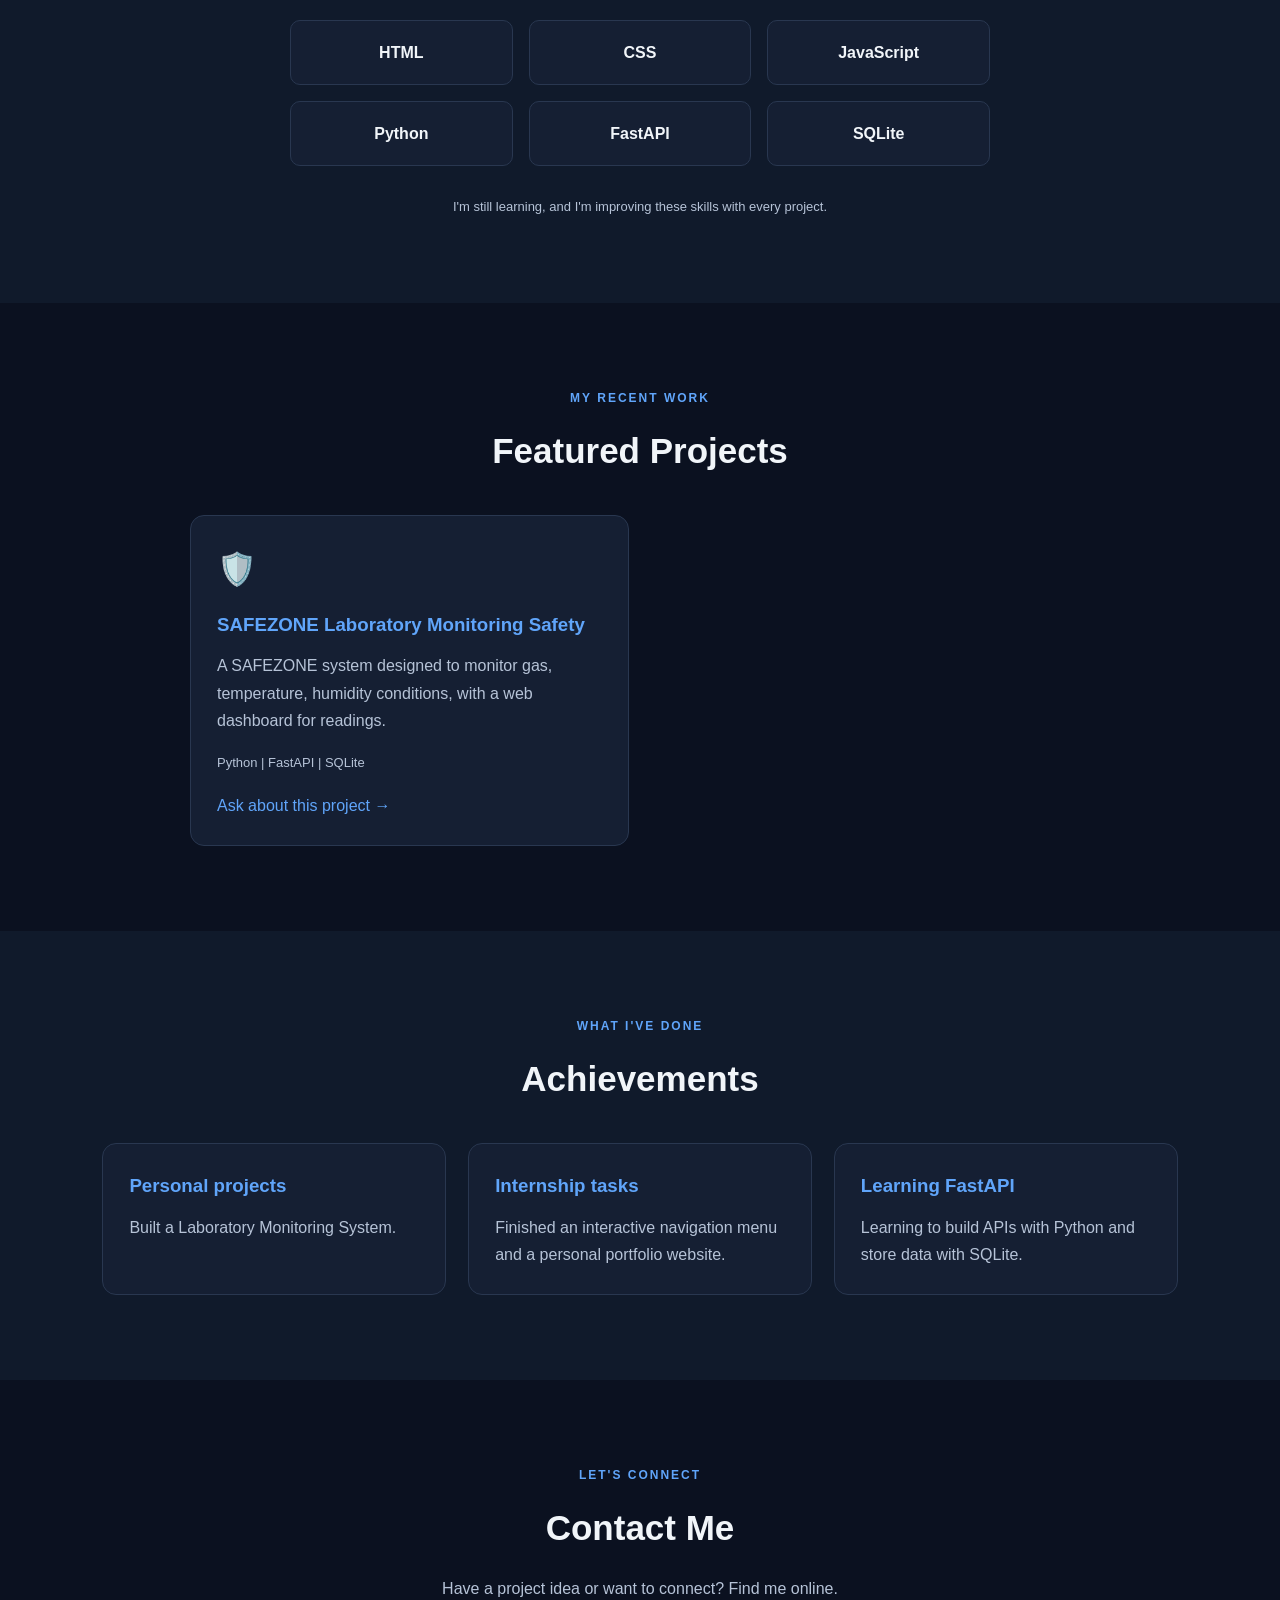
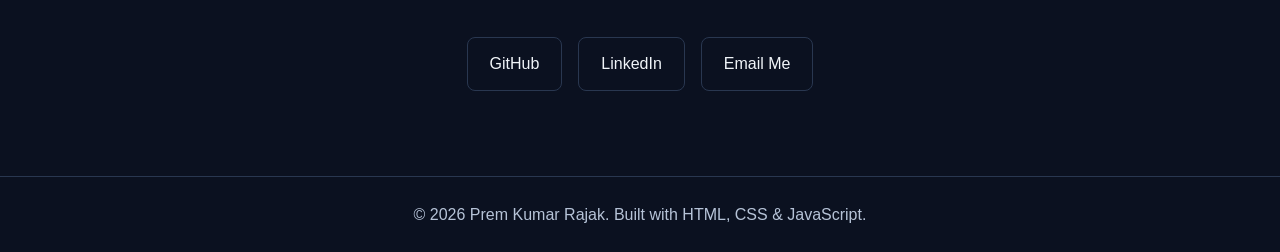
==== commit f7a89a01: "Edit experience description in index.html Removed a sentence fragment about career goals." ====
--- a/index.html
+++ b/index.html
@@ -87,8 +87,7 @@
           <p>
             <strong>Web Development Intern</strong><br>
             During my internship I built an interactive navigation menu
-            (HTML, CSS, JavaScript) and this portfolio website. My goal is to
-            become a full-stack developer.
+            (HTML, CSS, JavaScript) and this portfolio website.
           </p>
         </article>
       </div>
